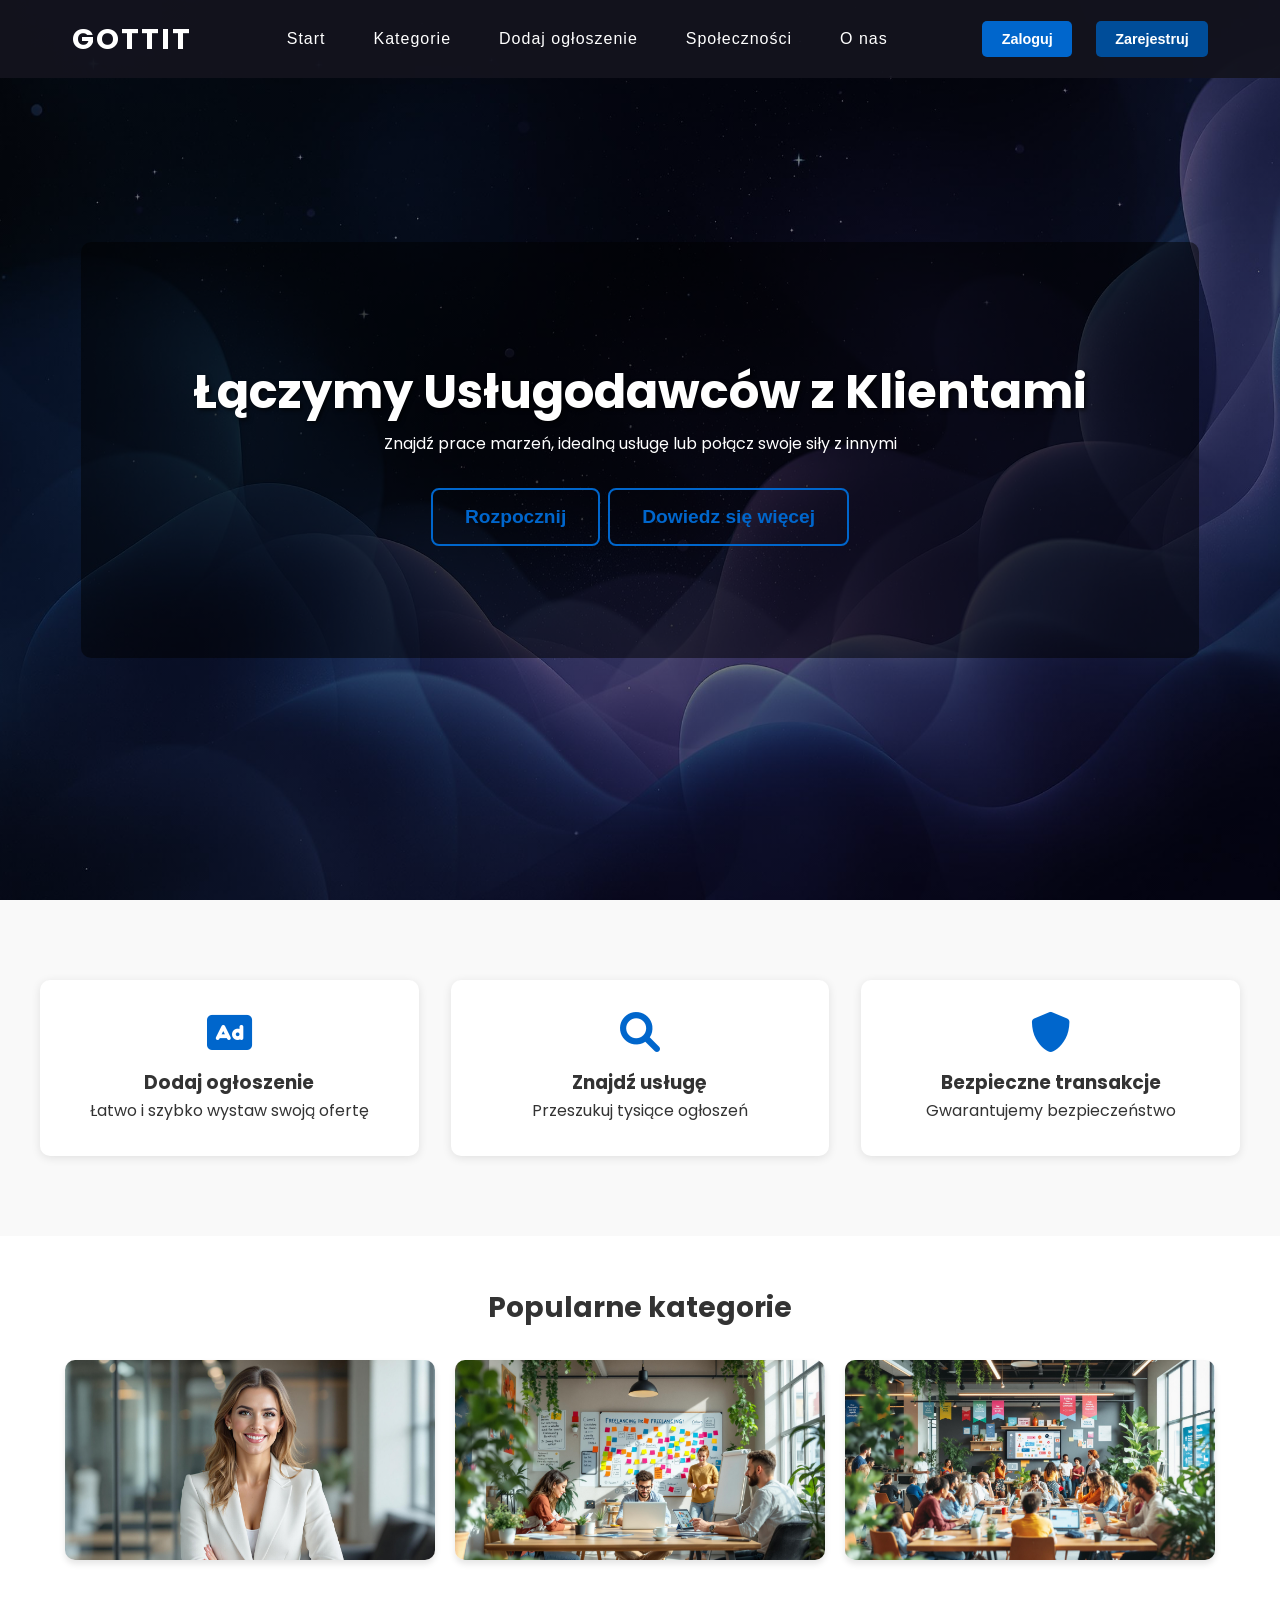
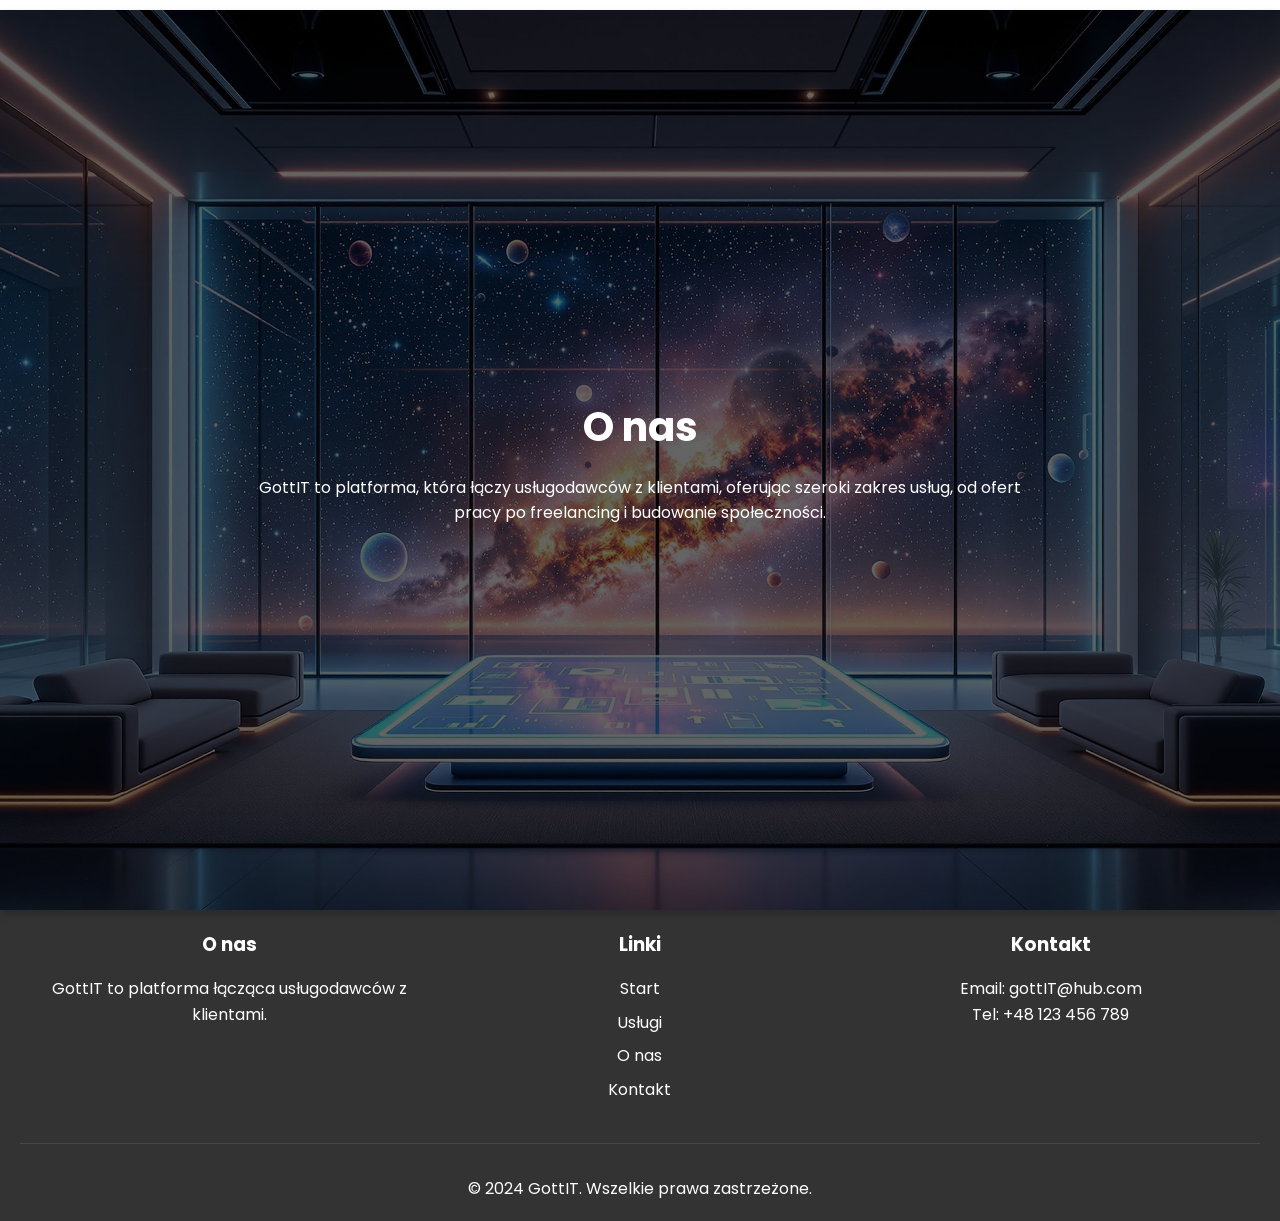
==== index.html @ 2230963c "Pierwszy commit" ====
<!DOCTYPE html>
<html lang="pl">
<head>
    <meta charset="UTF-8">
    <meta name="viewport" content="width=device-width, initial-scale=1.0">
    <title>GottIT</title>

    <!-- Style CSS -->
    <link rel="stylesheet" href="home-page/css/style.css">
<link rel="stylesheet" href="home-page/css/login.css">
<link rel="stylesheet" href="home-page/css/register.css">
<link rel="stylesheet" href="home-page/css/aboutSection.css">
<link rel="stylesheet" href="home-page/css/responsive.css">
<link rel="stylesheet" href="home-page/css/headerSection.css">
<link rel="stylesheet" href="home-page/css/popularneKategorie.css">

    <!-- Font Awesome -->
    <link rel="stylesheet" href="https://cdnjs.cloudflare.com/ajax/libs/font-awesome/6.0.0/css/all.min.css">

    <!-- Google Fonts -->
    <link href="https://fonts.googleapis.com/css2?family=Poppins:wght@300;400;500;700&display=swap" rel="stylesheet">
</head>
<body>
    <!-- Header -->
    <header class="header">
        <nav class="nav-container">
            <div class="logo">
                <h1>GottIT</h1>
            </div>

            <!-- Przycisk hamburgera -->
            <div class="menu-toggle" onclick="toggleMenu()">
                <i class="fas fa-bars"></i>
            </div>

            <!-- Menu nawigacyjne -->
            <ul class="nav-menu">
                <li><a href="#home">Start</a></li>
                <li><a href="#services">Kategorie</a></li>
                <li><a href="#post-ad">Dodaj ogłoszenie</a></li>
                <li><a href="#about">Społeczności</a></li>
                <li><a href="#about">O nas</a></li>
            </ul>

            <!-- Przyciski logowania/rejestracji -->
            <div class="auth-buttons">
                <button class="btn login">Zaloguj</button>
                <button class="btn register">Zarejestruj</button>
            </div>
        </nav>
    </header>

    <!-- Hero Section -->
    <section class="hero" id="home">
        <div class="hero-content">
            <h1>Łączymy Usługodawców z Klientami</h1>
            <p>Znajdź prace marzeń, idealną usługę lub połącz swoje siły z innymi</p>
            <div class="hero-buttons">
                <button class="btn secondary">Rozpocznij</button>
                <button class="btn secondary" onclick="document.getElementById('about').scrollIntoView({ behavior: 'smooth' });">Dowiedz się więcej</button>
            </div>
        </div>
    </section>

    <!-- Features Section -->
    <section class="features">
        <div class="feature-container">
            <div class="feature-card">
                <i class="fas fa-ad"></i>
                <h3>Dodaj ogłoszenie</h3>
                <p>Łatwo i szybko wystaw swoją ofertę</p>
            </div>
            <div class="feature-card">
                <i class="fas fa-search"></i>
                <h3>Znajdź usługę</h3>
                <p>Przeszukuj tysiące ogłoszeń</p>
            </div>
            <div class="feature-card">
                <i class="fas fa-shield-alt"></i>
                <h3>Bezpieczne transakcje</h3>
                <p>Gwarantujemy bezpieczeństwo</p>
            </div>
        </div>
    </section>

    <!-- Services Section -->
    <section class="services" id="services">
        <h2>Popularne kategorie</h2>
        <div class="services-grid">
            <div class="service-card" onclick="redirectToPage('oferty-pracy/oferty-pracy.html')">
                <img src="assets/hrWoman.jpg" alt="Oferty pracy">
                <div class="overlay">
                    <h3>Oferty pracy</h3>
                    <p>Kliknij, aby dowiedzieć się więcej</p>
                </div>
            </div>
            <div class="service-card" onclick="redirectToPage('freelancing.html')">
                <img src="assets/freelancing.jpg" alt="Freelancing">
                <div class="overlay">
                    <h3>Freelancing</h3>
                    <p>Znajdź idealne zlecenie</p>
                </div>
            </div>
            <div class="service-card" onclick="redirectToPage('buduj-spolecznosc.html')">
                <img src="assets/społecznosc.jpg" alt="Buduj społeczność">
                <div class="overlay">
                    <h3>Buduj społeczność</h3>
                    <p>Połącz się z innymi</p>
                </div>
            </div>
        </div>
    </section>

    <!-- About Section -->
    <section class="about" id="about">
        <div class="about-container">
            <img src="assets/aboutImage.jpg" alt="O nas" class="about-image">
            <div class="about-overlay">
                <h2>O nas</h2>
                <p>GottIT to platforma, która łączy usługodawców z klientami, oferując szeroki zakres usług, od ofert pracy po freelancing i budowanie społeczności.</p>
            </div>
        </div>
    </section>

    <!-- Footer -->
    <footer class="footer">
        <div class="footer-content">
            <div class="footer-section">
                <h3>O nas</h3>
                <p>GottIT to platforma łącząca usługodawców z klientami.</p>
            </div>
            <div class="footer-section">
                <h3>Linki</h3>
                <ul>
                    <li><a href="#home">Start</a></li>
                    <li><a href="#services">Usługi</a></li>
                    <li><a href="#about">O nas</a></li>
                    <li><a href="#contact">Kontakt</a></li>
                </ul>
            </div>
            <div class="footer-section">
                <h3>Kontakt</h3>
                <p>Email: gottIT@hub.com</p>
                <p>Tel: +48 123 456 789</p>
            </div>
        </div>
        <div class="footer-bottom">
            <p>&copy; 2024 GottIT. Wszelkie prawa zastrzeżone.</p>
        </div>
    </footer>
    <script src="home-page/js/login.js"></script>
    <script src="home-page/js/register.js"></script>
    <script src="home-page/js/smoothScrolling.js"></script>
</body>
</html>
---- home-page/css/style.css ----
/* Reset i zmienne */
:root {
    --primary-color: #0066cc;
    --secondary-color: #004d99;
    --background-color: #ffffff;
    --text-color: #333333;
    --accent-color: #ff6b6b;
}

* {
    margin: 0;
    padding: 0;
    box-sizing: border-box;
}

body {
    font-family: 'Poppins', sans-serif; /* Profesjonalna czcionka */
    line-height: 1.6;
    color: var(--text-color);
}


/* Buttons */
.btn {
    padding: 8px 15px;
    border: none;
    border-radius: 5px;
    cursor: pointer;
}

.btn.primary {
    background-color: var(--primary-color);
    color: white;
}

.btn.secondary {
    background-color: transparent;
    border: 2px solid var(--primary-color);
    color: var(--primary-color);
}

.btn:hover {
    transform: translateY(-2px);
    box-shadow: 0 2px 8px rgba(0,0,0,0.2);
}

.btn.login {
    background-color: #007bff;
    color: #fff;
}

.btn.register {
    background-color: #28a745;
    color: #fff;
}

/* Hero Section */
.hero {
    height: 100vh;
    background: linear-gradient(rgba(0,0,0,0.5), rgba(0,0,0,0.5)), url('/assets/homeImage.jpg');
    background-size: cover;
    background-position: center;
    display: flex;
    align-items: center;
    justify-content: center;
    text-align: center;
    color: white;
}

.hero-content {
    background-color: rgba(0, 0, 0, 0.5); /* Ciemne półprzezroczyste tło */
    padding: 7rem;
    border-radius: 10px; /* Zaokrąglone rogi */
    display: inline-block; /* Dopasowanie tła do tekstu */
    margin: 0 auto; /* Wyśrodkowanie */
}

.hero-content h1 {
    color: #ffffff; /* Biały tekst */
    text-shadow: 2px 2px 4px rgba(0, 0, 0, 0.7); /* Cień dla lepszej widoczności */
    font-size: 3rem; /* Zwiększ rozmiar czcionki */
    font-weight: bold; /* Wzmocnij grubość czcionki */
    text-align: center; /* Wyśrodkuj tekst */
}

/* Przyciski w sekcji hero */
.hero-content .btn {
    display: inline-block;
    padding: 1rem 2rem; /* Większe przyciski */
    font-size: 1.2rem; /* Większy tekst */
    font-weight: 600;
    border-radius: 8px;
    text-decoration: none;
    cursor: pointer;
    transition: all 0.3s ease;
}

.hero-buttons {
    margin-top: 2rem; /* Przesuwa przyciski bardziej w dół */
    display: flex;
    gap: 0.5rem; /* Odstęp między przyciskami */
    justify-content: center; /* Wyśrodkowanie przycisków */
}

.hero-content .btn.primary {
    background-color: var(--primary-color);
    color: white;
    border: none;
}

.hero-content .btn.secondary {
    background-color: transparent;
    color: var(--primary-color);
    border: 2px solid var(--primary-color);
}

.hero-content .btn:hover {
    transform: translateY(-3px); /* Animacja podniesienia */
    box-shadow: 0 4px 10px rgba(0, 0, 0, 0.2); /* Cień przy najechaniu */
}

.hero-content .btn.primary:hover {
    background-color: #0056b3; /* Ciemniejszy niebieski */
}

.hero-content .btn.secondary:hover {
    background-color: var(--primary-color);
    color: white;
}

/* Features Section */
.features {
    padding: 5rem 2rem;
    background-color: #f9f9f9;
}

.feature-container {
    max-width: 1200px;
    margin: 0 auto;
    display: grid;
    grid-template-columns: repeat(auto-fit, minmax(300px, 1fr));
    gap: 2rem;
}

.feature-card {
    text-align: center;
    padding: 2rem;
    background: white;
    border-radius: 10px;
    box-shadow: 0 2px 10px rgba(0,0,0,0.1);
    transition: transform 0.3s ease;
}

.feature-card:hover {
    transform: translateY(-5px);
}

.feature-card i {
    font-size: 2.5rem;
    color: var(--primary-color);
    margin-bottom: 1rem;
}

/* Services Section */
.services {
    padding: 5rem 2rem;
}

.services h2 {
    text-align: center;
    margin-bottom: 3rem;
}

.services-grid {
    max-width: 1200px;
    margin: 0 auto;
    display: grid;
    grid-template-columns: repeat(auto-fit, minmax(300px, 1fr));
    gap: 2rem;
}

.service-card {
    position: relative;
    overflow: hidden;
    border-radius: 10px;
    box-shadow: 0 2px 10px rgba(0,0,0,0.1);
}

.service-card img {
    width: 100%;
    height: 200px;
    object-fit: cover;
}

.service-card h3 {
    position: absolute;
    bottom: 0;
    width: 100%;
    padding: 1rem;
    background: rgba(0,0,0,0.7);
    color: white;
    margin: 0;
}

/* Footer */
footer {
    background-color: #333;
    color: #fff;
    padding: 20px;
    text-align: center;
}

.footer-content {
    max-width: 1200px;
    margin: 0 auto;
    display: grid;
    grid-template-columns: repeat(auto-fit, minmax(250px, 1fr));
    gap: 2rem;
}

.footer-section h3 {
    margin-bottom: 1rem;
}

.footer-section ul {
    list-style: none;
}

.footer-section ul li {
    margin-bottom: 0.5rem;
}

.footer-section a {
    color: white;
    text-decoration: none;
}

.footer-bottom {
    text-align: center;
    margin-top: 2rem;
    padding-top: 2rem;
    border-top: 1px solid rgba(255,255,255,0.1);
}
---- home-page/css/login.css ----
/* Modal podstawowy */
.login-modal {
    display: none;
    position: fixed;
    top: 0;
    left: 0;
    width: 100%;
    height: 100%;
    background-color: rgba(0, 0, 0, 0.5);
    z-index: 1000;
    justify-content: center;
    align-items: center;
}

/* Kontener modalu */
.modal-content {
    background-color: white;
    padding: 2rem;
    border-radius: 8px;
    width: 100%;
    max-width: 500px;
    box-shadow: 0 2px 10px rgba(0, 0, 0, 0.1);
    position: relative;
    animation: slideIn 0.3s ease-out;
}

/* Sekcja metod logowania */
.login-methods {
    display: flex;
    flex-direction: column;
    gap: 15px;
    padding: 20px;
}

/* Przyciski metod logowania */
.login-method-btn {
    display: flex;
    align-items: center;
    padding: 12px 20px;
    border: none;
    border-radius: 5px;
    font-size: 16px;
    cursor: pointer;
    transition: all 0.3s ease;
    background: #fff;
    border: 1px solid #ddd;
}

.login-method-btn i {
    margin-right: 10px;
    font-size: 20px;
    width: 24px;
    text-align: center;
}

/* Style dla poszczególnych przycisków */
.login-method-btn.facebook {
    background: #1877f2;
    color: white;
}

.login-method-btn.google {
    background: white;
    color: #444;
    border: 1px solid #ddd;
}

.login-method-btn.email {
    background: #2ecc71;
    color: white;
}

.login-method-btn.register-option {
    background: #3498db;
    color: white;
}

.login-method-btn:hover {
    transform: translateY(-2px);
    box-shadow: 0 2px 8px rgba(0,0,0,0.1);
}

/* Separator */
.divider {
    display: flex;
    align-items: center;
    text-align: center;
    margin: 15px 0;
}

.divider::before,
.divider::after {
    content: '';
    flex: 1;
    border-bottom: 1px solid #ddd;
}

.divider span {
    padding: 0 10px;
    color: #666;
    font-size: 14px;
}

/* Przycisk zamykania */
.close-modal {
    position: absolute;
    top: 10px;
    right: 10px;
    font-size: 24px;
    background: none;
    border: none;
    cursor: pointer;
    color: #666;
}

.close-modal:hover {
    color: #333;
}

/* Animacje */
@keyframes slideIn {
    from {
        transform: translateY(-20px);
        opacity: 0;
    }
    to {
        transform: translateY(0);
        opacity: 1;
    }
}

/* Responsywność */
@media screen and (max-width: 600px) {
    .modal-content {
        margin: 1rem;
        padding: 1.5rem;
    }
    
    .login-methods {
        padding: 10px;
    }
    
    .login-method-btn {
        padding: 10px 15px;
        font-size: 14px;
    }
}
---- home-page/css/register.css ----
/* Modal podstawowy */
.registration-modal {
    display: none;
    position: fixed;
    top: 0;
    left: 0;
    width: 100%;
    height: 100%;
    background-color: rgba(0, 0, 0, 0.5);
    z-index: 1000;
    justify-content: center;
    align-items: center;
    overflow-y: auto; /* Dodano przewijanie w przypadku małych ekranów */
}

/* Kontener modalu */
.modal-content {
    background-color: white;
    padding: 2rem;
    border-radius: 12px; /* Większe zaokrąglenie */
    width: 100%;
    max-width: 450px; /* Zmniejszono szerokość */
    box-shadow: 0 4px 15px rgba(0, 0, 0, 0.2); /* Wyraźniejszy cień */
    position: relative;
    animation: slideIn 0.3s ease-out;
}

/* Nagłówek modalu */
.modal-header {
    margin-bottom: 1.5rem;
    text-align: center;
    font-size: 1.5rem;
    font-weight: 600;
    color: #333;
    position: relative;
}

.modal-header h2 {
    margin: 0;
}

.close-modal {
    position: absolute;
    top: 10px;
    right: 10px;
    font-size: 1.5rem;
    background: none;
    border: none;
    cursor: pointer;
    color: #666;
    transition: color 0.3s ease;
}

.close-modal:hover {
    color: #333;
}

/* Pasek postępu */
.progress-bar {
    width: 100%;
    height: 6px;
    background-color: #e0e0e0;
    border-radius: 4px;
    margin: 1rem 0 1.5rem 0;
    overflow: hidden;
}

.progress-bar-fill {
    height: 100%;
    background-color: #007bff;
    transition: width 0.3s ease;
}

/* Elementy formularza */
.form-group {
    margin-bottom: 1.2rem;
}

.form-group label {
    display: block;
    margin-bottom: 0.5rem;
    color: #333;
    font-weight: 500;
    font-size: 0.95rem;
}

.form-group input {
    width: 100%;
    padding: 0.6rem 0.8rem;
    border: 1px solid #ddd;
    border-radius: 6px;
    font-size: 0.95rem;
    transition: border-color 0.3s ease, box-shadow 0.3s ease;
}

.form-group input:focus {
    outline: none;
    border-color: #007bff;
    box-shadow: 0 0 0 3px rgba(0, 123, 255, 0.2);
}

/* Styl dla checkboxa */
.form-checkbox {
    display: flex;
    align-items: center;
    margin-bottom: 1.5rem;
}

.form-checkbox label {
    display: flex;
    align-items: center;
    font-size: 0.9rem;
    color: #333;
    
}

.form-checkbox input[type="checkbox"] {
    margin-right: 0.5rem;
}

/* Przycisk submit */
.form-submit {
    text-align: center;
}

.form-submit .register-submit {
    padding: 0.6rem 1.2rem;
    font-size: 1rem;
    background-color: #007bff;
    color: white;
    border: none;
    border-radius: 6px;
    cursor: pointer;
    transition: background-color 0.3s ease, transform 0.2s ease;
}

.form-submit .register-submit:hover {
    background-color: #0056b3;
    transform: translateY(-2px);
}

.form-row {
    display: flex;
    gap: 15px; /* Odstęp między polami */
    margin-bottom: 1.2rem;
}

.form-row .form-group {
    flex: 1; /* Każde pole zajmuje równą przestrzeń */
    margin-bottom: 0; /* Usuwamy domyślny margines */
}

/* Przyciski metod rejestracji */
.registration-methods {
    display: flex;
    flex-direction: column;
    gap: 15px;
    padding: 20px;
}

.registration-method-btn {
    display: flex;
    align-items: center;
    justify-content: center;
    padding: 12px 20px;
    border: none;
    border-radius: 6px;
    font-size: 1rem;
    cursor: pointer;
    transition: all 0.3s ease;
    background: #f9f9f9;
    border: 1px solid #ddd;
    color: #333;
}

.registration-method-btn i {
    margin-right: 10px;
    font-size: 1.2rem;
}

.registration-method-btn.facebook {
    background: #1877f2;
    color: white;
}

.registration-method-btn.google {
    background: white;
    color: #444;
    border: 1px solid #ddd;
}

.registration-method-btn.email {
    background: #2ecc71;
    color: white;
}

.registration-method-btn:hover {
    transform: translateY(-2px);
    box-shadow: 0 4px 10px rgba(0, 0, 0, 0.1);
}

/* Komunikaty */
.verification-message,
.success-message {
    text-align: center;
    padding: 2rem 0;
}

.verification-message i,
.success-message i {
    font-size: 3rem;
    color: #007bff;
    margin-bottom: 1rem;
}

.success-message i {
    color: #28a745;
}

/* Timer ponownego wysłania */
.resend-timer {
    color: #666;
    margin: 1rem 0;
}

.resend-button {
    background: none;
    border: none;
    color: #007bff;
    cursor: pointer;
    text-decoration: underline;
    padding: 0.5rem 1rem;
}

.resend-button:disabled {
    color: #999;
    cursor: not-allowed;
    text-decoration: none;
}

/* Animacje */
@keyframes slideIn {
    from {
        transform: translateY(-20px);
        opacity: 0;
    }
    to {
        transform: translateY(0);
        opacity: 1;
    }
}

/* Responsywność */
@media screen and (max-width: 600px) {
    .modal-content {
        margin: 1rem;
        padding: 1.5rem;
    }

    .form-group {
        margin-bottom: 1rem;
    }

    .registration-method-btn {
        font-size: 0.9rem;
        padding: 10px 15px;
    }
}
---- home-page/css/aboutSection.css ----
.about-image {
    display: block;
    margin: 2rem auto;
    max-width: 100%;
    height: auto;

    box-shadow: 0 4px 8px rgba(0, 0, 0, 0.2); /* Opcjonalnie: cień */
}

/* Modyfikacja sekcji about */
.about {
padding: 0; /* Usuwamy padding */
margin: 0; /* Usuwamy margin */
width: 100%;
height: 100vh; /* Pełna wysokość widoku */
position: relative;
}

.about-container {
position: relative;
width: 100%;
height: 100%;
}

.about-image {
width: 100%;
height: 100vh; /* Pełna wysokość widoku */
object-fit: cover; /* Zapewnia odpowiednie dopasowanie obrazu */
display: block;
margin: 0;
padding: 0;
}

.about-overlay {
position: absolute;
top: 0;
left: 0;
right: 0;
bottom: 0;
background: rgba(0, 0, 0, 0.6);
display: flex;
flex-direction: column;
justify-content: center;
align-items: center;
padding: 2rem;
color: white;
text-align: center;
}

/* Dodaj to do istniejącego CSS */
html {
scroll-padding-top: 70px; /* Dostosuj tę wartość do wysokości twojego nagłówka */
}

.about-overlay h2 {
margin-bottom: 1rem;
font-size: 2.5rem;
}

.about-overlay p {
max-width: 800px;
line-height: 1.6;
}
---- home-page/css/responsive.css ----
/* Responsive Design */
@media screen and (max-width: 768px) {
    .nav-container {
        flex-direction: column;
        padding: 1rem;
    }

    .nav-menu {
        margin: 1rem 0;
        flex-direction: column;
        text-align: center;
    }

    .nav-menu li {
        margin: 0.5rem 0;
    }

    .hero-content h1 {
        font-size: 2.5rem;
    }

    .feature-container {
        grid-template-columns: 1fr;
    }

    .services-grid {
        grid-template-columns: 1fr;
    }

    .footer-content {
        grid-template-columns: 1fr;
        text-align: center;
    }
}

@media screen and (max-width: 480px) {
    .hero-content h1 {
        font-size: 2rem;
    }

    .btn {
        padding: 0.6rem 1.2rem;
    }

    .feature-card {
        padding: 1.5rem;
    }
}
---- home-page/css/headerSection.css ----
/* Header */
.header {
    position: fixed;
    width: 100%;
    background: rgba(20, 20, 30, 0.95); /* Ciemne tło */
    padding: 1rem 0;
    box-shadow: 0 2px 5px rgba(0, 0, 0, 0.1);
    z-index: 9999;
    transition: background 0.3s ease, box-shadow 0.3s ease;
}

.header:hover {
    background: rgba(20, 20, 30, 0.9); /* Ciemne tło pozostaje takie samo */
    box-shadow: 0 4px 10px rgba(0, 0, 0, 0.2); /* Opcjonalnie cień */
}

.nav-container {
    max-width: 1200px;
    margin: 0 auto;
    display: flex;
    justify-content: space-between;
    align-items: center;
    padding: 0 2rem;
}

.nav-menu {
    display: flex;
    list-style: none;
}

.nav-menu li {
    margin: 0 1.5rem;
}

.nav-menu a {
    text-decoration: none;
    color: white; /* Biały kolor */
    font-family: 'Montserrat', sans-serif; /* Profesjonalna czcionka */
    font-weight: 500; /* Średnia grubość */
    font-size: 1rem; /* Rozmiar tekstu */
    letter-spacing: 1px; /* Odstępy między literami */
    transition: color 0.3s ease, transform 0.3s ease;
}

.nav-menu a:hover {
    color: var(--primary-color); /* Zmiana koloru na hover */
    transform: scale(1.1); /* Powiększenie przy najechaniu */
}

.logo h1 {
    font-family: 'Poppins', sans-serif; /* Profesjonalna czcionka */
    font-size: 1.8rem; /* Większy rozmiar */
    font-weight: 700; /* Grubszy tekst */
    color: white; /* Biały kolor */
    text-transform: uppercase; /* Wielkie litery */
    letter-spacing: 2px; /* Odstępy między literami */
    margin: 0;
}

/* Buttons in Header */
.auth-buttons {
    display: flex;
    gap: 1.5rem;
}

.auth-buttons .btn {
    padding: 0.6rem 1.2rem;
    border: none;
    border-radius: 5px;
    font-weight: 600;
    font-size: 0.9rem;
    cursor: pointer;
    transition: all 0.3s ease;
}

.auth-buttons .btn.login {
    background-color: var(--primary-color);
    color: white;
}

.auth-buttons .btn.register {
    background-color: var(--secondary-color);
    color: white;
}

.auth-buttons .btn:hover {
    transform: translateY(-2px); /* Subtelne podniesienie */
    box-shadow: 0 4px 8px rgba(0, 0, 0, 0.2); /* Cień przy najechaniu */
}

/* Responsywność dla nagłówka */
.menu-toggle {
    display: none; /* Domyślnie ukryty */
    font-size: 1.5rem;
    cursor: pointer;
    color: var(--text-color);
}

@media (max-width: 768px) {
    .menu-toggle {
        display: block; /* Pokaż na mniejszych ekranach */
    }

    .nav-menu {
        display: none; /* Ukryj menu domyślnie */
        flex-direction: column;
        width: 100%;
        background: rgba(20, 20, 30, 0.9);
        position: absolute;
        top: 100%;
        left: 0;
        box-shadow: 0 2px 10px rgba(0, 0, 0, 0.1);
    }

    .nav-menu.active {
        display: flex; /* Pokaż menu po kliknięciu */
    }

    .nav-menu li {
        margin: 0.5rem 0;
    }
}
---- home-page/css/popularneKategorie.css ----
/* Sekcja "Popularne kategorie" */
 .services {
    padding: 50px 20px;
    text-align: center;
}

.services h2 {
    margin-bottom: 30px;
    font-size: 28px;
    color: #333;
}

.services-grid {
    display: flex;
    justify-content: center;
    gap: 20px;
    flex-wrap: wrap;
}

.service-card {
    position: relative;
    width: 370px;
    height: 200px;
    overflow: hidden;
    border-radius: 10px;
    box-shadow: 0 4px 6px rgba(0, 0, 0, 0.1);
    cursor: pointer;
    transition: transform 0.3s ease, box-shadow 0.3s ease;
}

.service-card:hover {
    transform: scale(1.05);
    box-shadow: 0 6px 10px rgba(0, 0, 0, 0.2);
}

.service-card img {
    width: 100%;
    height: 100%;
    object-fit: cover;
    transition: transform 0.3s ease;
}

.service-card:hover img {
    transform: scale(1.1);
}

.service-card .overlay {
    position: absolute;
    top: 0;
    left: 0;
    width: 100%;
    height: 100%;
    background: rgba(0, 0, 0, 0.5);
    color: #fff;
    display: flex;
    flex-direction: column;
    justify-content: center;
    align-items: center;
    opacity: 0;
    transition: opacity 0.3s ease;
}

.service-card:hover .overlay {
    opacity: 1;
}

.overlay h3 {
    margin: 0;
    font-size: 20px;
}

.overlay p {
    margin: 10px 0 0;
    font-size: 14px;
}
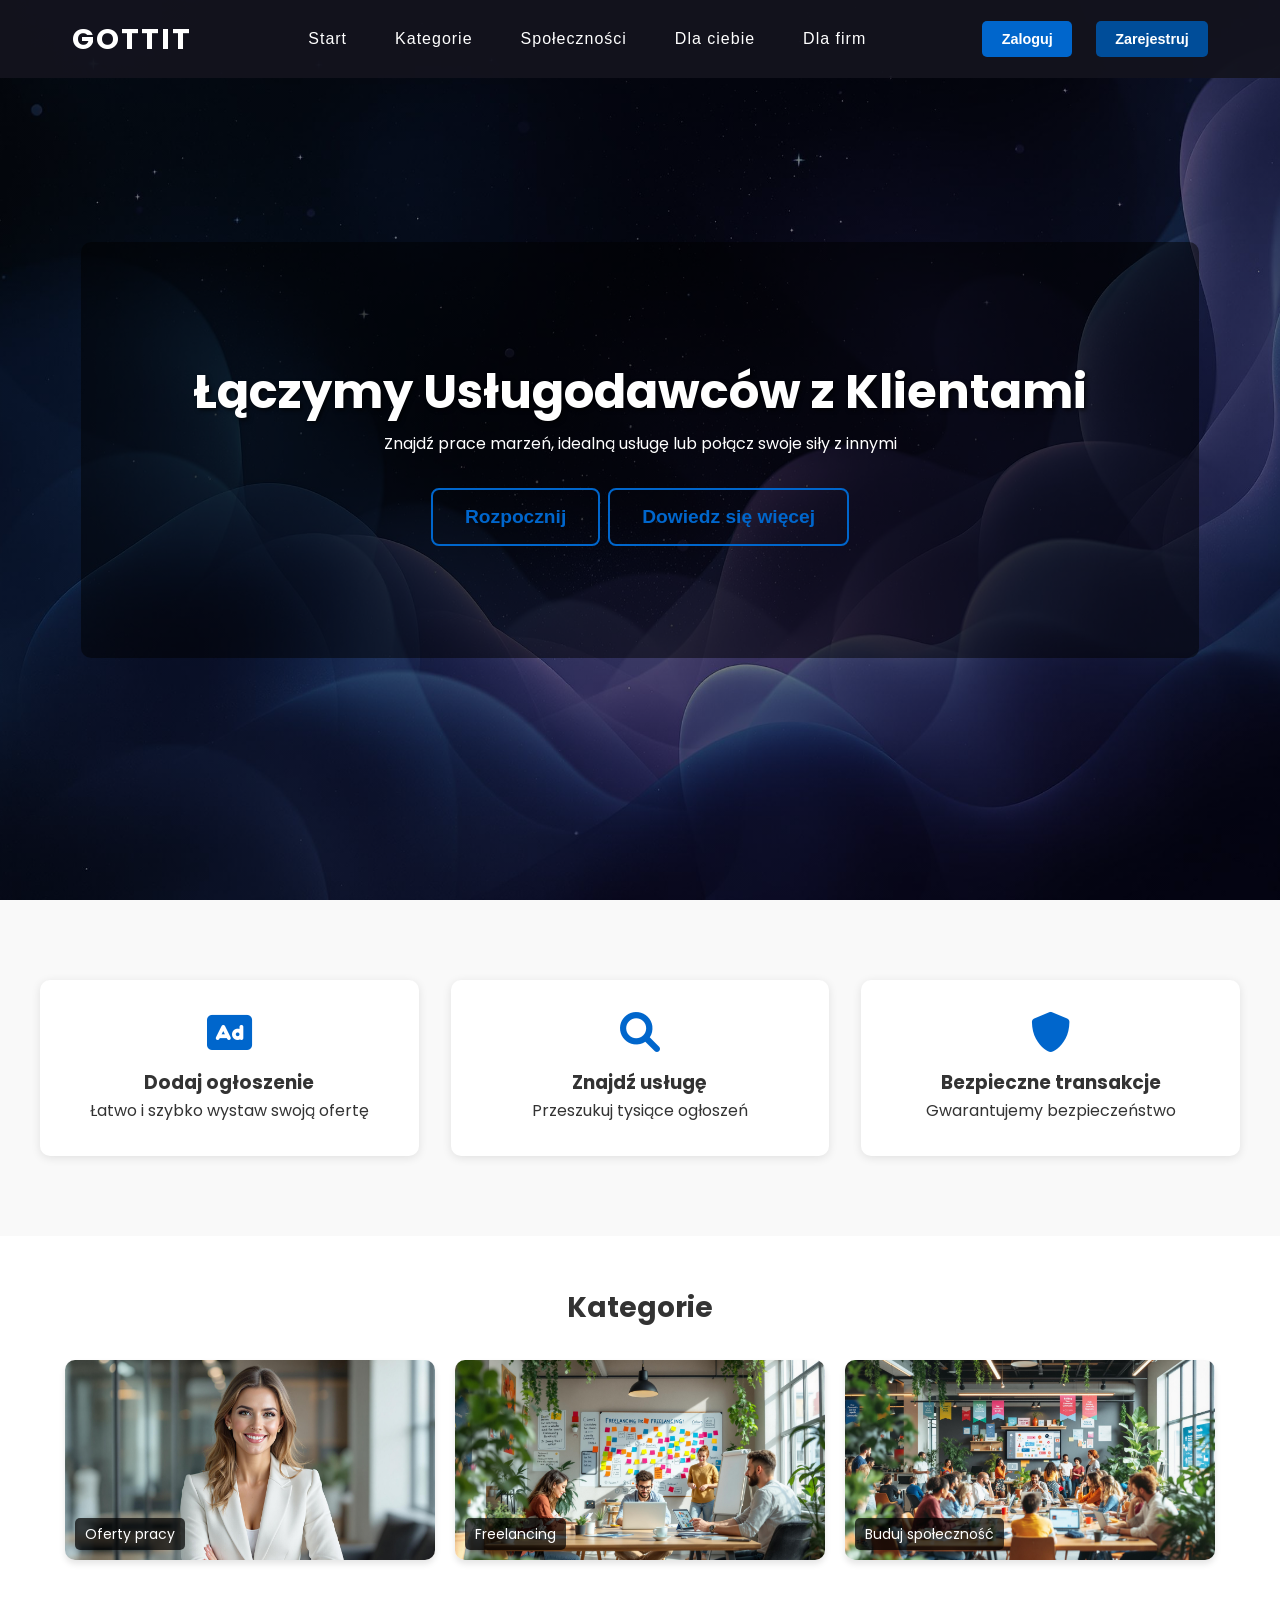
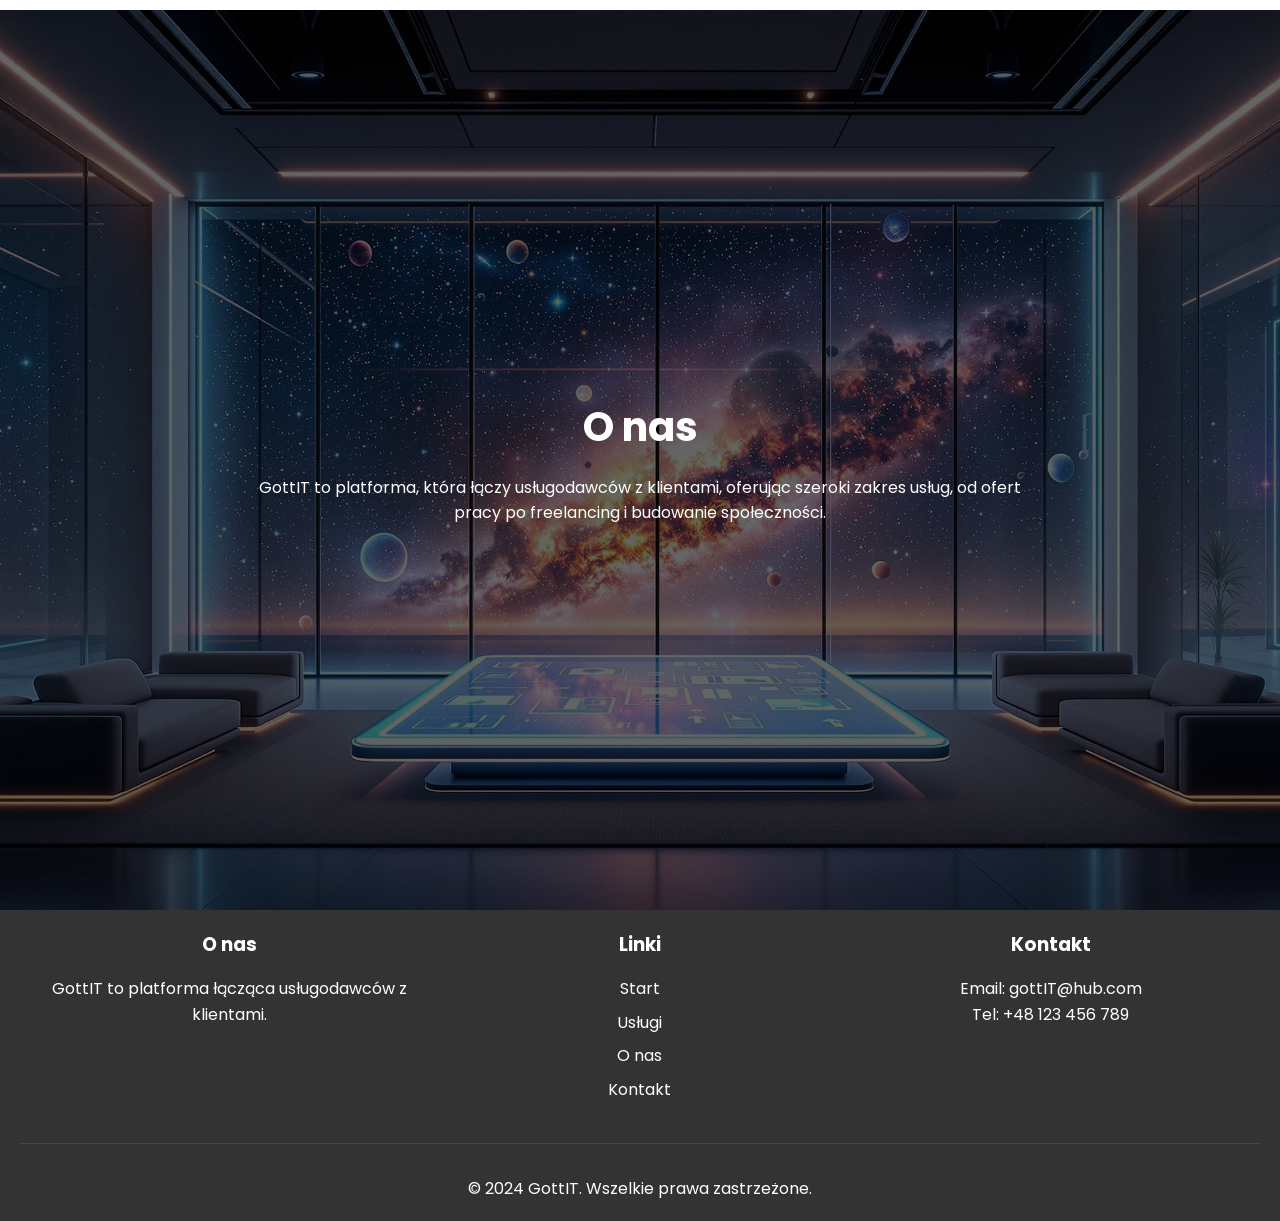
==== commit 9d221a5b: "changes in smoothiScript" ====
--- a/index.html
+++ b/index.html
@@ -7,11 +7,12 @@
 
     <!-- Style CSS -->
     <link rel="stylesheet" href="home-page/css/style.css">
-<link rel="stylesheet" href="home-page/css/login.css">
-<link rel="stylesheet" href="home-page/css/register.css">
+<link rel="stylesheet" href="./authorization/login.css">
+<link rel="stylesheet" href="./authorization/register.css">
 <link rel="stylesheet" href="home-page/css/aboutSection.css">
 <link rel="stylesheet" href="home-page/css/responsive.css">
-<link rel="stylesheet" href="home-page/css/headerSection.css">
+<!-- <link rel="stylesheet" href="home-page/css/headerSection.css"> -->
+<link rel="stylesheet" href="components/headerSection.css">
 <link rel="stylesheet" href="home-page/css/popularneKategorie.css">
 
     <!-- Font Awesome -->
@@ -25,7 +26,7 @@
     <header class="header">
         <nav class="nav-container">
             <div class="logo">
-                <h1>GottIT</h1>
+                <a href="index.html"><h1>GottIT</h1></a>
             </div>
 
             <!-- Przycisk hamburgera -->
@@ -37,9 +38,9 @@
             <ul class="nav-menu">
                 <li><a href="#home">Start</a></li>
                 <li><a href="#services">Kategorie</a></li>
-                <li><a href="#post-ad">Dodaj ogłoszenie</a></li>
-                <li><a href="#about">Społeczności</a></li>
-                <li><a href="#about">O nas</a></li>
+                <li><a href="#post-ad">Społeczności</a></li>
+                <li><a href="#about">Dla ciebie</a></li>
+                <li><a href="#about">Dla firm</a></li>
             </ul>
 
             <!-- Przyciski logowania/rejestracji -->
@@ -85,10 +86,11 @@
 
     <!-- Services Section -->
     <section class="services" id="services">
-        <h2>Popularne kategorie</h2>
+        <h2>Kategorie</h2>
         <div class="services-grid">
             <div class="service-card" onclick="redirectToPage('oferty-pracy/oferty-pracy.html')">
                 <img src="assets/hrWoman.jpg" alt="Oferty pracy">
+                <div class="description">Oferty pracy</div>
                 <div class="overlay">
                     <h3>Oferty pracy</h3>
                     <p>Kliknij, aby dowiedzieć się więcej</p>
@@ -96,6 +98,7 @@
             </div>
             <div class="service-card" onclick="redirectToPage('freelancing.html')">
                 <img src="assets/freelancing.jpg" alt="Freelancing">
+                <div class="description">Freelancing</div>
                 <div class="overlay">
                     <h3>Freelancing</h3>
                     <p>Znajdź idealne zlecenie</p>
@@ -103,6 +106,7 @@
             </div>
             <div class="service-card" onclick="redirectToPage('buduj-spolecznosc.html')">
                 <img src="assets/społecznosc.jpg" alt="Buduj społeczność">
+                <div class="description">Buduj społeczność</div>
                 <div class="overlay">
                     <h3>Buduj społeczność</h3>
                     <p>Połącz się z innymi</p>
@@ -148,8 +152,8 @@
             <p>&copy; 2024 GottIT. Wszelkie prawa zastrzeżone.</p>
         </div>
     </footer>
-    <script src="home-page/js/login.js"></script>
-    <script src="home-page/js/register.js"></script>
+    <script src="authorization/login.js"></script>
+    <script src="authorization/register.js"></script>
     <script src="home-page/js/smoothScrolling.js"></script>
 </body>
 </html>
--- a/authorization/login.css
+++ b/authorization/login.css
@@ -0,0 +1,147 @@
+/* Modal podstawowy */
+.login-modal {
+    display: none;
+    position: fixed;
+    top: 0;
+    left: 0;
+    width: 100%;
+    height: 100%;
+    background-color: rgba(0, 0, 0, 0.5);
+    z-index: 1000;
+    justify-content: center;
+    align-items: center;
+}
+
+/* Kontener modalu */
+.modal-content {
+    background-color: white;
+    padding: 2rem;
+    border-radius: 8px;
+    width: 100%;
+    max-width: 500px;
+    box-shadow: 0 2px 10px rgba(0, 0, 0, 0.1);
+    position: relative;
+    animation: slideIn 0.3s ease-out;
+}
+
+/* Sekcja metod logowania */
+.login-methods {
+    display: flex;
+    flex-direction: column;
+    gap: 15px;
+    padding: 20px;
+}
+
+/* Przyciski metod logowania */
+.login-method-btn {
+    display: flex;
+    align-items: center;
+    padding: 12px 20px;
+    border: none;
+    border-radius: 5px;
+    font-size: 16px;
+    cursor: pointer;
+    transition: all 0.3s ease;
+    background: #fff;
+    border: 1px solid #ddd;
+}
+
+.login-method-btn i {
+    margin-right: 10px;
+    font-size: 20px;
+    width: 24px;
+    text-align: center;
+}
+
+/* Style dla poszczególnych przycisków */
+.login-method-btn.facebook {
+    background: #1877f2;
+    color: white;
+}
+
+.login-method-btn.google {
+    background: white;
+    color: #444;
+    border: 1px solid #ddd;
+}
+
+.login-method-btn.email {
+    background: #2ecc71;
+    color: white;
+}
+
+.login-method-btn.register-option {
+    background: #3498db;
+    color: white;
+}
+
+.login-method-btn:hover {
+    transform: translateY(-2px);
+    box-shadow: 0 2px 8px rgba(0,0,0,0.1);
+}
+
+/* Separator */
+.divider {
+    display: flex;
+    align-items: center;
+    text-align: center;
+    margin: 15px 0;
+}
+
+.divider::before,
+.divider::after {
+    content: '';
+    flex: 1;
+    border-bottom: 1px solid #ddd;
+}
+
+.divider span {
+    padding: 0 10px;
+    color: #666;
+    font-size: 14px;
+}
+
+/* Przycisk zamykania */
+.close-modal {
+    position: absolute;
+    top: 10px;
+    right: 10px;
+    font-size: 24px;
+    background: none;
+    border: none;
+    cursor: pointer;
+    color: #666;
+}
+
+.close-modal:hover {
+    color: #333;
+}
+
+/* Animacje */
+@keyframes slideIn {
+    from {
+        transform: translateY(-20px);
+        opacity: 0;
+    }
+    to {
+        transform: translateY(0);
+        opacity: 1;
+    }
+}
+
+/* Responsywność */
+@media screen and (max-width: 600px) {
+    .modal-content {
+        margin: 1rem;
+        padding: 1.5rem;
+    }
+    
+    .login-methods {
+        padding: 10px;
+    }
+    
+    .login-method-btn {
+        padding: 10px 15px;
+        font-size: 14px;
+    }
+}
--- a/authorization/register.css
+++ b/authorization/register.css
@@ -0,0 +1,269 @@
+/* Modal podstawowy */
+.registration-modal {
+    display: none;
+    position: fixed;
+    top: 0;
+    left: 0;
+    width: 100%;
+    height: 100%;
+    background-color: rgba(0, 0, 0, 0.5);
+    z-index: 1000;
+    justify-content: center;
+    align-items: center;
+    overflow-y: auto; /* Dodano przewijanie w przypadku małych ekranów */
+}
+
+/* Kontener modalu */
+.modal-content {
+    background-color: white;
+    padding: 2rem;
+    border-radius: 12px; /* Większe zaokrąglenie */
+    width: 100%;
+    max-width: 450px; /* Zmniejszono szerokość */
+    box-shadow: 0 4px 15px rgba(0, 0, 0, 0.2); /* Wyraźniejszy cień */
+    position: relative;
+    animation: slideIn 0.3s ease-out;
+}
+
+/* Nagłówek modalu */
+.modal-header {
+    margin-bottom: 1.5rem;
+    text-align: center;
+    font-size: 1.5rem;
+    font-weight: 600;
+    color: #333;
+    position: relative;
+}
+
+.modal-header h2 {
+    margin: 0;
+}
+
+.close-modal {
+    position: absolute;
+    top: 10px;
+    right: 10px;
+    font-size: 1.5rem;
+    background: none;
+    border: none;
+    cursor: pointer;
+    color: #666;
+    transition: color 0.3s ease;
+}
+
+.close-modal:hover {
+    color: #333;
+}
+
+/* Pasek postępu */
+.progress-bar {
+    width: 100%;
+    height: 6px;
+    background-color: #e0e0e0;
+    border-radius: 4px;
+    margin: 1rem 0 1.5rem 0;
+    overflow: hidden;
+}
+
+.progress-bar-fill {
+    height: 100%;
+    background-color: #007bff;
+    transition: width 0.3s ease;
+}
+
+/* Elementy formularza */
+.form-group {
+    margin-bottom: 1.2rem;
+}
+
+.form-group label {
+    display: block;
+    margin-bottom: 0.5rem;
+    color: #333;
+    font-weight: 500;
+    font-size: 0.95rem;
+}
+
+.form-group input {
+    width: 100%;
+    padding: 0.6rem 0.8rem;
+    border: 1px solid #ddd;
+    border-radius: 6px;
+    font-size: 0.95rem;
+    transition: border-color 0.3s ease, box-shadow 0.3s ease;
+}
+
+.form-group input:focus {
+    outline: none;
+    border-color: #007bff;
+    box-shadow: 0 0 0 3px rgba(0, 123, 255, 0.2);
+}
+
+/* Styl dla checkboxa */
+.form-checkbox {
+    display: flex;
+    align-items: center;
+    margin-bottom: 1.5rem;
+}
+
+.form-checkbox label {
+    display: flex;
+    align-items: center;
+    font-size: 0.9rem;
+    color: #333;
+    
+}
+
+.form-checkbox input[type="checkbox"] {
+    margin-right: 0.5rem;
+}
+
+/* Przycisk submit */
+.form-submit {
+    text-align: center;
+}
+
+.form-submit .register-submit {
+    padding: 0.6rem 1.2rem;
+    font-size: 1rem;
+    background-color: #007bff;
+    color: white;
+    border: none;
+    border-radius: 6px;
+    cursor: pointer;
+    transition: background-color 0.3s ease, transform 0.2s ease;
+}
+
+.form-submit .register-submit:hover {
+    background-color: #0056b3;
+    transform: translateY(-2px);
+}
+
+.form-row {
+    display: flex;
+    gap: 15px; /* Odstęp między polami */
+    margin-bottom: 1.2rem;
+}
+
+.form-row .form-group {
+    flex: 1; /* Każde pole zajmuje równą przestrzeń */
+    margin-bottom: 0; /* Usuwamy domyślny margines */
+}
+
+/* Przyciski metod rejestracji */
+.registration-methods {
+    display: flex;
+    flex-direction: column;
+    gap: 15px;
+    padding: 20px;
+}
+
+.registration-method-btn {
+    display: flex;
+    align-items: center;
+    justify-content: center;
+    padding: 12px 20px;
+    border: none;
+    border-radius: 6px;
+    font-size: 1rem;
+    cursor: pointer;
+    transition: all 0.3s ease;
+    background: #f9f9f9;
+    border: 1px solid #ddd;
+    color: #333;
+}
+
+.registration-method-btn i {
+    margin-right: 10px;
+    font-size: 1.2rem;
+}
+
+.registration-method-btn.facebook {
+    background: #1877f2;
+    color: white;
+}
+
+.registration-method-btn.google {
+    background: white;
+    color: #444;
+    border: 1px solid #ddd;
+}
+
+.registration-method-btn.email {
+    background: #2ecc71;
+    color: white;
+}
+
+.registration-method-btn:hover {
+    transform: translateY(-2px);
+    box-shadow: 0 4px 10px rgba(0, 0, 0, 0.1);
+}
+
+/* Komunikaty */
+.verification-message,
+.success-message {
+    text-align: center;
+    padding: 2rem 0;
+}
+
+.verification-message i,
+.success-message i {
+    font-size: 3rem;
+    color: #007bff;
+    margin-bottom: 1rem;
+}
+
+.success-message i {
+    color: #28a745;
+}
+
+/* Timer ponownego wysłania */
+.resend-timer {
+    color: #666;
+    margin: 1rem 0;
+}
+
+.resend-button {
+    background: none;
+    border: none;
+    color: #007bff;
+    cursor: pointer;
+    text-decoration: underline;
+    padding: 0.5rem 1rem;
+}
+
+.resend-button:disabled {
+    color: #999;
+    cursor: not-allowed;
+    text-decoration: none;
+}
+
+/* Animacje */
+@keyframes slideIn {
+    from {
+        transform: translateY(-20px);
+        opacity: 0;
+    }
+    to {
+        transform: translateY(0);
+        opacity: 1;
+    }
+}
+
+/* Responsywność */
+@media screen and (max-width: 600px) {
+    .modal-content {
+        margin: 1rem;
+        padding: 1.5rem;
+    }
+
+    .form-group {
+        margin-bottom: 1rem;
+    }
+
+    .registration-method-btn {
+        font-size: 0.9rem;
+        padding: 10px 15px;
+    }
+}
+
--- a/home-page/css/aboutSection.css
+++ b/home-page/css/aboutSection.css
@@ -1,63 +1,57 @@
-.about-image {
-    display: block;
-    margin: 2rem auto;
-    max-width: 100%;
-    height: auto;
-
-    box-shadow: 0 4px 8px rgba(0, 0, 0, 0.2); /* Opcjonalnie: cień */
-}
+/* aboutSection.css */
 
 /* Modyfikacja sekcji about */
 .about {
-padding: 0; /* Usuwamy padding */
-margin: 0; /* Usuwamy margin */
-width: 100%;
-height: 100vh; /* Pełna wysokość widoku */
-position: relative;
+    padding: 0;
+    margin: 0;
+    width: 100%;
+    height: 100vh;
+    position: relative;
+    scroll-margin-top: 70px; /* Dostosowujemy do wysokości headera */
 }
 
 .about-container {
-position: relative;
-width: 100%;
-height: 100%;
+    position: relative;
+    width: 100%;
+    height: 100%;
 }
 
 .about-image {
-width: 100%;
-height: 100vh; /* Pełna wysokość widoku */
-object-fit: cover; /* Zapewnia odpowiednie dopasowanie obrazu */
-display: block;
-margin: 0;
-padding: 0;
+    width: 100%;
+    height: 100vh;
+    object-fit: cover;
+    display: block;
+    margin: 0;
+    padding: 0;
 }
 
 .about-overlay {
-position: absolute;
-top: 0;
-left: 0;
-right: 0;
-bottom: 0;
-background: rgba(0, 0, 0, 0.6);
-display: flex;
-flex-direction: column;
-justify-content: center;
-align-items: center;
-padding: 2rem;
-color: white;
-text-align: center;
+    position: absolute;
+    top: 0;
+    left: 0;
+    right: 0;
+    bottom: 0;
+    background: rgba(0, 0, 0, 0.6);
+    display: flex;
+    flex-direction: column;
+    justify-content: center;
+    align-items: center;
+    padding: 2rem;
+    color: white;
+    text-align: center;
 }
 
-/* Dodaj to do istniejącego CSS */
+/* Globalne ustawienie dla scrollowania */
 html {
-scroll-padding-top: 70px; /* Dostosuj tę wartość do wysokości twojego nagłówka */
+    scroll-padding-top: 70px;
 }
 
 .about-overlay h2 {
-margin-bottom: 1rem;
-font-size: 2.5rem;
+    margin-bottom: 1rem;
+    font-size: 2.5rem;
 }
 
 .about-overlay p {
-max-width: 800px;
-line-height: 1.6;
+    max-width: 800px;
+    line-height: 1.6;
 }
--- a/components/headerSection.css
+++ b/components/headerSection.css
@@ -0,0 +1,159 @@
+/* Header */
+.header {
+    position: fixed;
+    width: 100%;
+    background: rgba(20, 20, 30, 0.95); /* Ciemne tło */
+    padding: 1rem 0;
+    box-shadow: 0 2px 5px rgba(0, 0, 0, 0.1);
+    z-index: 9999;
+    transition: background 0.3s ease, box-shadow 0.3s ease;
+}
+
+.header:hover {
+    background: rgba(20, 20, 30, 0.9); /* Ciemne tło pozostaje takie samo */
+    box-shadow: 0 4px 10px rgba(0, 0, 0, 0.2); /* Opcjonalnie cień */
+}
+
+.nav-container {
+    max-width: 1200px;
+    margin: 0 auto;
+    display: flex;
+    justify-content: space-between;
+    align-items: center;
+    padding: 0 2rem;
+}
+
+.nav-menu {
+    display: flex;
+    list-style: none;
+}
+
+.nav-menu li {
+    margin: 0 1.5rem;
+}
+
+.nav-menu a {
+    text-decoration: none;
+    color: white; /* Biały kolor */
+    font-family: 'Montserrat', sans-serif; /* Profesjonalna czcionka */
+    font-weight: 500; /* Średnia grubość */
+    font-size: 1rem; /* Rozmiar tekstu */
+    letter-spacing: 1px; /* Odstępy między literami */
+    transition: color 0.3s ease, transform 0.3s ease;
+}
+
+.nav-menu a:hover {
+    color: var(--primary-color); /* Zmiana koloru na hover */
+    transform: scale(1.1); /* Powiększenie przy najechaniu */
+}
+
+.logo {
+    transition: transform 0.3s ease;
+}
+
+.logo:hover {
+    transform: scale(1.05);
+}
+
+.logo h1 {
+    font-family: 'Poppins', sans-serif;
+    font-size: 1.8rem;
+    font-weight: 700;
+    color: white;
+    text-transform: uppercase;
+    letter-spacing: 2px;
+    margin: 0;
+    position: relative;
+    transition: color 0.3s ease;
+}
+
+.logo h1::after {
+    content: '';
+    position: absolute;
+    width: 0;
+    height: 2px;
+    bottom: -4px;
+    left: 0;
+    background-color: var(--primary-color);
+    transition: width 0.3s ease;
+}
+
+.logo:hover h1 {
+    color: var(--primary-color);
+}
+
+.logo:hover h1::after {
+    width: 100%;
+}
+
+.logo a {
+    text-decoration: none; /* Usuwa kreskę pod linkiem */
+}
+
+.logo a:hover {
+    text-decoration: none; /* Zapobiega pojawianiu się kreski przy najechaniu */
+}
+
+/* Buttons in Header */
+.auth-buttons {
+    display: flex;
+    gap: 1.5rem;
+}
+
+.auth-buttons .btn {
+    padding: 0.6rem 1.2rem;
+    border: none;
+    border-radius: 5px;
+    font-weight: 600;
+    font-size: 0.9rem;
+    cursor: pointer;
+    transition: all 0.3s ease;
+}
+
+.auth-buttons .btn.login {
+    background-color: var(--primary-color);
+    color: white;
+}
+
+.auth-buttons .btn.register {
+    background-color: var(--secondary-color);
+    color: white;
+}
+
+.auth-buttons .btn:hover {
+    transform: translateY(-2px); /* Subtelne podniesienie */
+    box-shadow: 0 4px 8px rgba(0, 0, 0, 0.2); /* Cień przy najechaniu */
+}
+
+/* Responsywność dla nagłówka */
+.menu-toggle {
+    display: none; /* Domyślnie ukryty */
+    font-size: 1.5rem;
+    cursor: pointer;
+    color: var(--text-color);
+}
+
+@media (max-width: 768px) {
+    .menu-toggle {
+        display: block; /* Pokaż na mniejszych ekranach */
+    }
+
+    .nav-menu {
+        display: none; /* Ukryj menu domyślnie */
+        flex-direction: column;
+        width: 100%;
+        background: rgba(20, 20, 30, 0.9);
+        position: absolute;
+        top: 100%;
+        left: 0;
+        box-shadow: 0 2px 10px rgba(0, 0, 0, 0.1);
+    }
+
+    .nav-menu.active {
+        display: flex; /* Pokaż menu po kliknięciu */
+    }
+
+    .nav-menu li {
+        margin: 0.5rem 0;
+    }
+}
--- a/home-page/css/popularneKategorie.css
+++ b/home-page/css/popularneKategorie.css
@@ -72,4 +72,21 @@
 .overlay p {
     margin: 10px 0 0;
     font-size: 14px;
+}
+
+.service-card .description {
+    position: absolute;
+    bottom: 10px;
+    left: 10px;
+    background: rgba(0, 0, 0, 0.7);
+    color: white;
+    padding: 5px 10px;
+    border-radius: 5px;
+    font-size: 14px;
+    opacity: 1; /* Widoczny domyślnie */
+    transition: opacity 0.3s ease;
+}
+
+.service-card:hover .description {
+    opacity: 0; /* Ukrywa opis po najechaniu */
 }
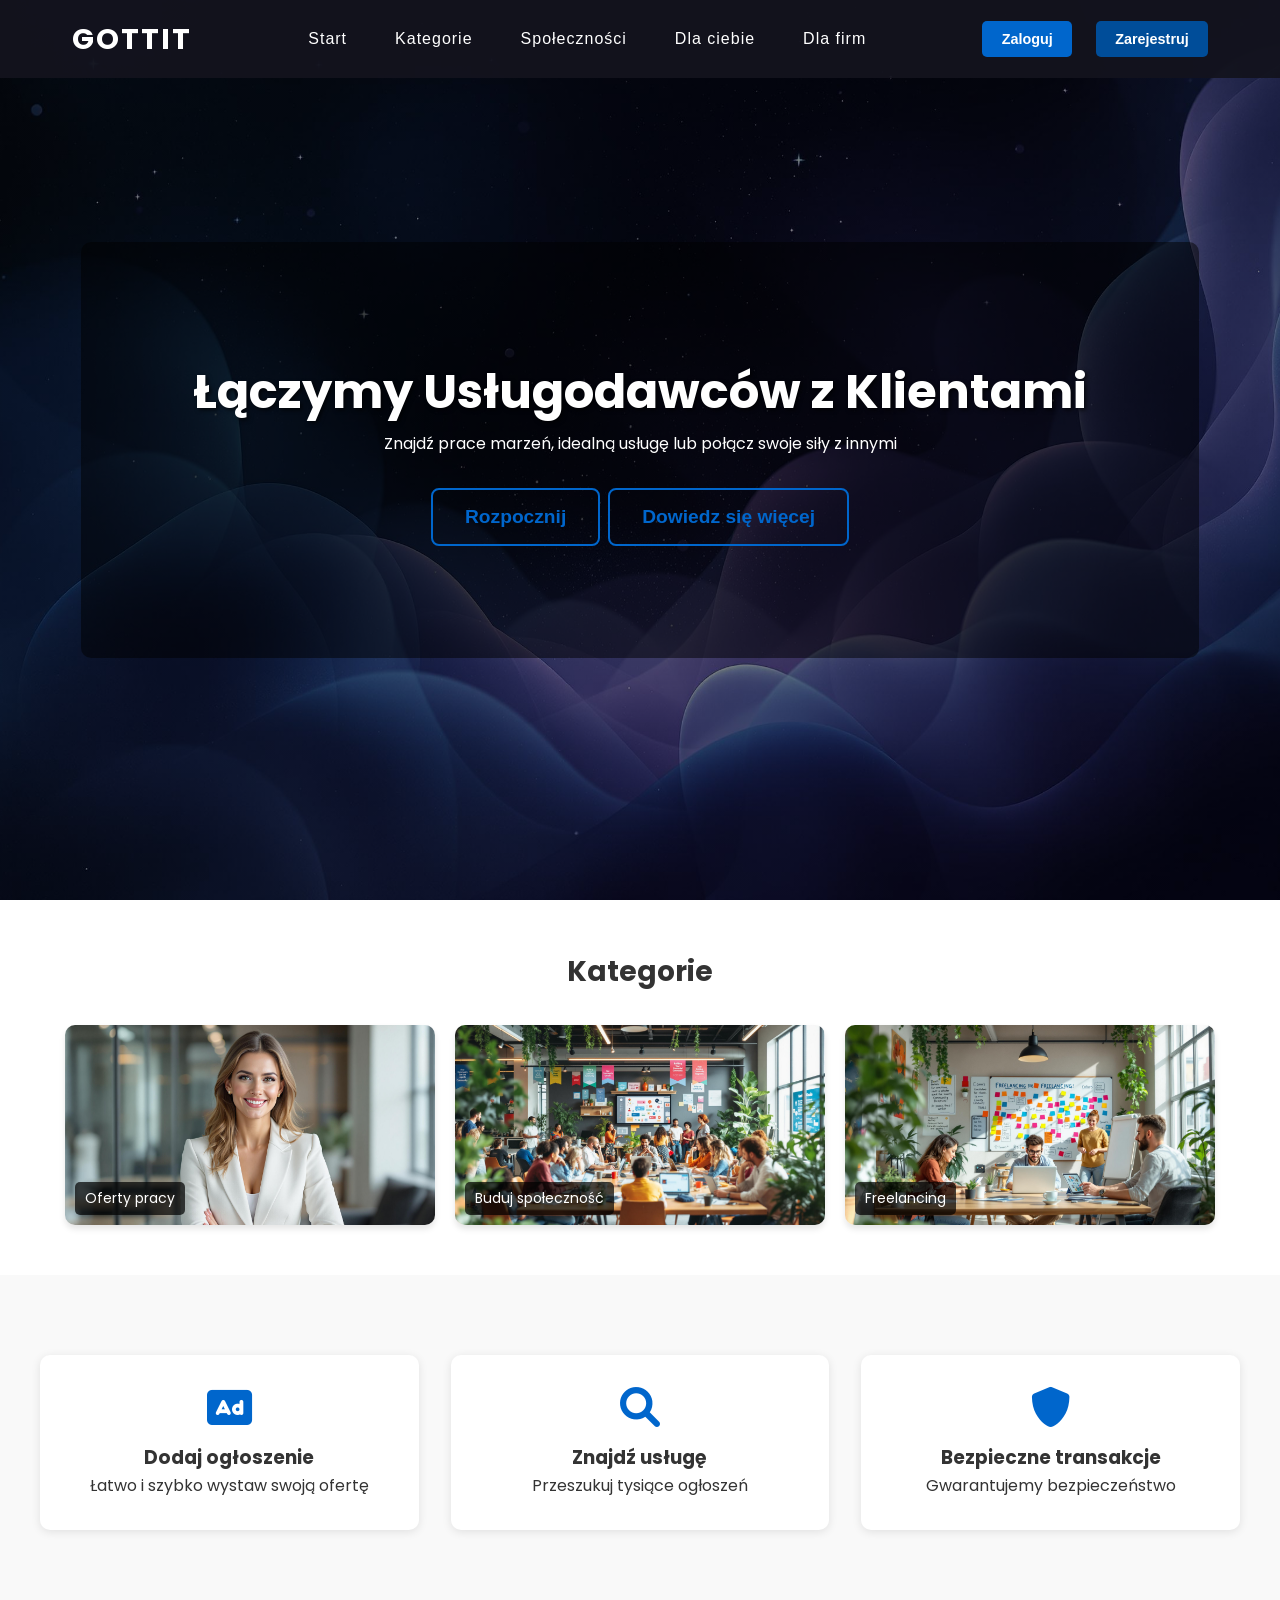
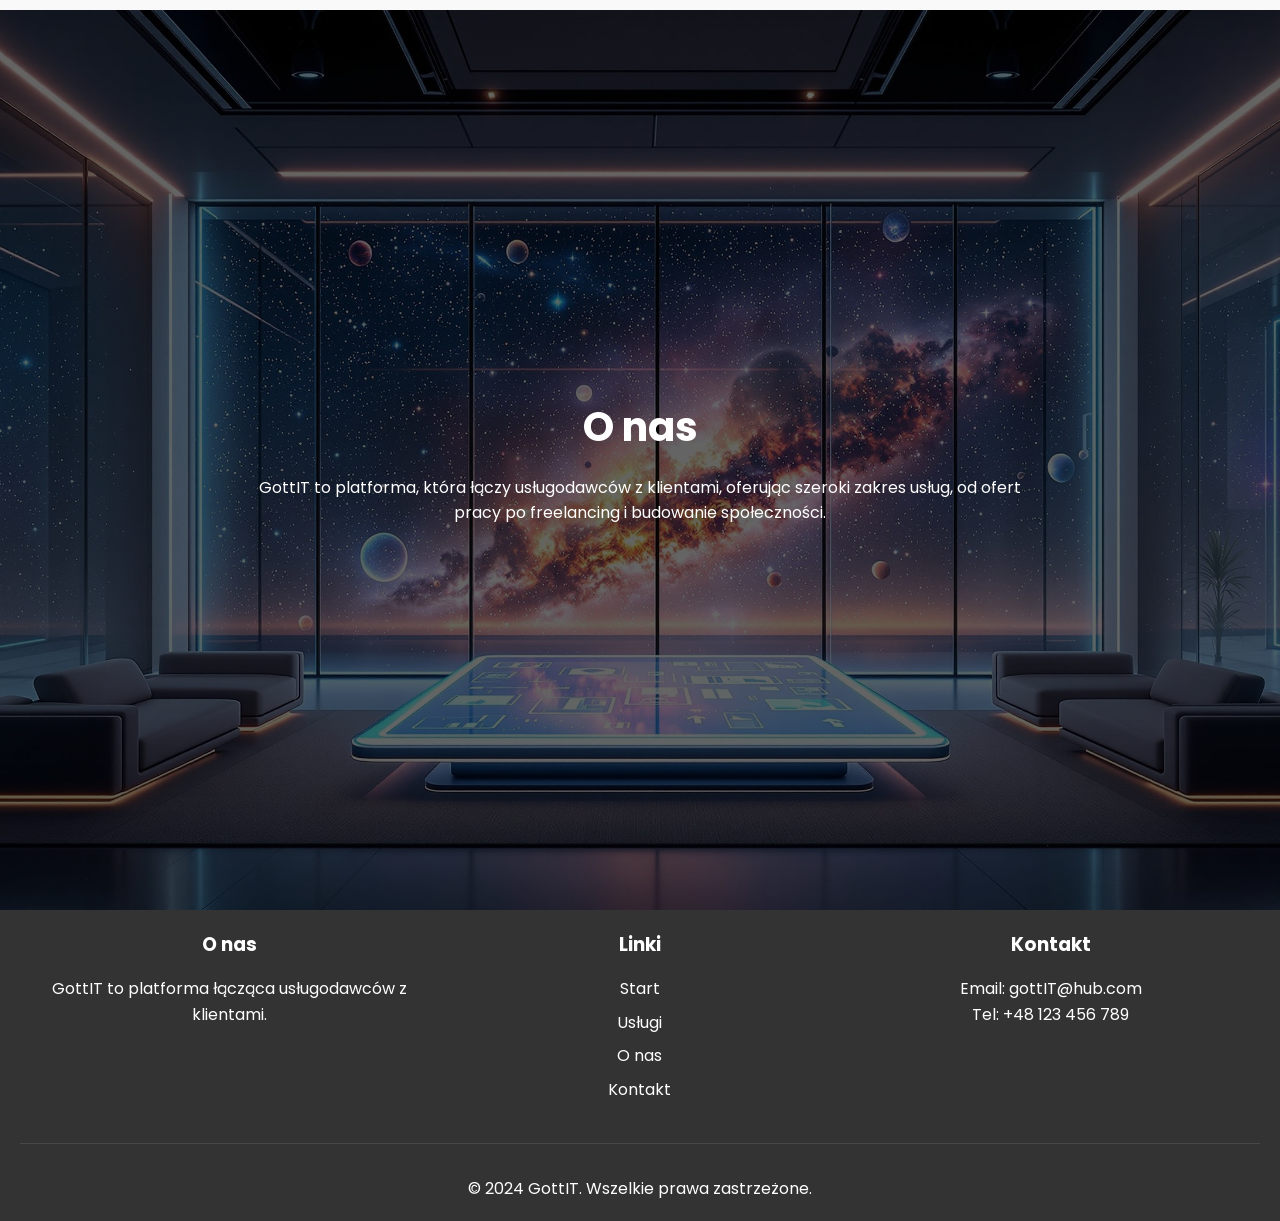
==== commit 1ff84b58: "adding community panel" ====
--- a/index.html
+++ b/index.html
@@ -39,8 +39,8 @@
                 <li><a href="#home">Start</a></li>
                 <li><a href="#services">Kategorie</a></li>
                 <li><a href="#post-ad">Społeczności</a></li>
-                <li><a href="#about">Dla ciebie</a></li>
-                <li><a href="#about">Dla firm</a></li>
+                <li><a href="./oferty-pracy/oferty-pracy.html">Dla ciebie</a></li>
+                <li><a href="   ">Dla firm</a></li>
             </ul>
 
             <!-- Przyciski logowania/rejestracji -->
@@ -63,57 +63,57 @@
         </div>
     </section>
 
-    <!-- Features Section -->
-    <section class="features">
-        <div class="feature-container">
-            <div class="feature-card">
-                <i class="fas fa-ad"></i>
-                <h3>Dodaj ogłoszenie</h3>
-                <p>Łatwo i szybko wystaw swoją ofertę</p>
-            </div>
-            <div class="feature-card">
-                <i class="fas fa-search"></i>
-                <h3>Znajdź usługę</h3>
-                <p>Przeszukuj tysiące ogłoszeń</p>
-            </div>
-            <div class="feature-card">
-                <i class="fas fa-shield-alt"></i>
-                <h3>Bezpieczne transakcje</h3>
-                <p>Gwarantujemy bezpieczeństwo</p>
+    <!-- Kategorie Section -->
+<section class="services" id="services">
+    <h2>Kategorie</h2>
+    <div class="services-grid">
+        <div class="service-card" onclick="redirectToPage('oferty-pracy/oferty-pracy.html')">
+            <img src="assets/hrWoman.jpg" alt="Oferty pracy">
+            <div class="description">Oferty pracy</div>
+            <div class="overlay">
+                <h3>Oferty pracy</h3>
+                <p>Kliknij, aby dowiedzieć się więcej</p>
             </div>
         </div>
-    </section>
-
-    <!-- Services Section -->
-    <section class="services" id="services">
-        <h2>Kategorie</h2>
-        <div class="services-grid">
-            <div class="service-card" onclick="redirectToPage('oferty-pracy/oferty-pracy.html')">
-                <img src="assets/hrWoman.jpg" alt="Oferty pracy">
-                <div class="description">Oferty pracy</div>
-                <div class="overlay">
-                    <h3>Oferty pracy</h3>
-                    <p>Kliknij, aby dowiedzieć się więcej</p>
-                </div>
-            </div>
-            <div class="service-card" onclick="redirectToPage('freelancing.html')">
-                <img src="assets/freelancing.jpg" alt="Freelancing">
-                <div class="description">Freelancing</div>
-                <div class="overlay">
-                    <h3>Freelancing</h3>
-                    <p>Znajdź idealne zlecenie</p>
-                </div>
-            </div>
-            <div class="service-card" onclick="redirectToPage('buduj-spolecznosc.html')">
-                <img src="assets/społecznosc.jpg" alt="Buduj społeczność">
-                <div class="description">Buduj społeczność</div>
-                <div class="overlay">
-                    <h3>Buduj społeczność</h3>
-                    <p>Połącz się z innymi</p>
-                </div>
+        <div class="service-card" onclick="redirectToPage('buduj-spolecznosc.html')">
+            <img src="assets/społecznosc.jpg" alt="Buduj społeczność">
+            <div class="description">Buduj społeczność</div>
+            <div class="overlay">
+                <h3>Buduj społeczność</h3>
+                <p>Połącz się z innymi</p>
             </div>
         </div>
-    </section>
+        <div class="service-card" onclick="redirectToPage('freelancing.html')">
+            <img src="assets/freelancing.jpg" alt="Freelancing">
+            <div class="description">Freelancing</div>
+            <div class="overlay">
+                <h3>Freelancing</h3>
+                <p>Znajdź idealne zlecenie</p>
+            </div>
+        </div>
+    </div>
+</section>
+
+<!-- Features Section -->
+<section class="features">
+    <div class="feature-container">
+        <div class="feature-card">
+            <i class="fas fa-ad"></i>
+            <h3>Dodaj ogłoszenie</h3>
+            <p>Łatwo i szybko wystaw swoją ofertę</p>
+        </div>
+        <div class="feature-card">
+            <i class="fas fa-search"></i>
+            <h3>Znajdź usługę</h3>
+            <p>Przeszukuj tysiące ogłoszeń</p>
+        </div>
+        <div class="feature-card">
+            <i class="fas fa-shield-alt"></i>
+            <h3>Bezpieczne transakcje</h3>
+            <p>Gwarantujemy bezpieczeństwo</p>
+        </div>
+    </div>
+</section>
 
     <!-- About Section -->
     <section class="about" id="about">
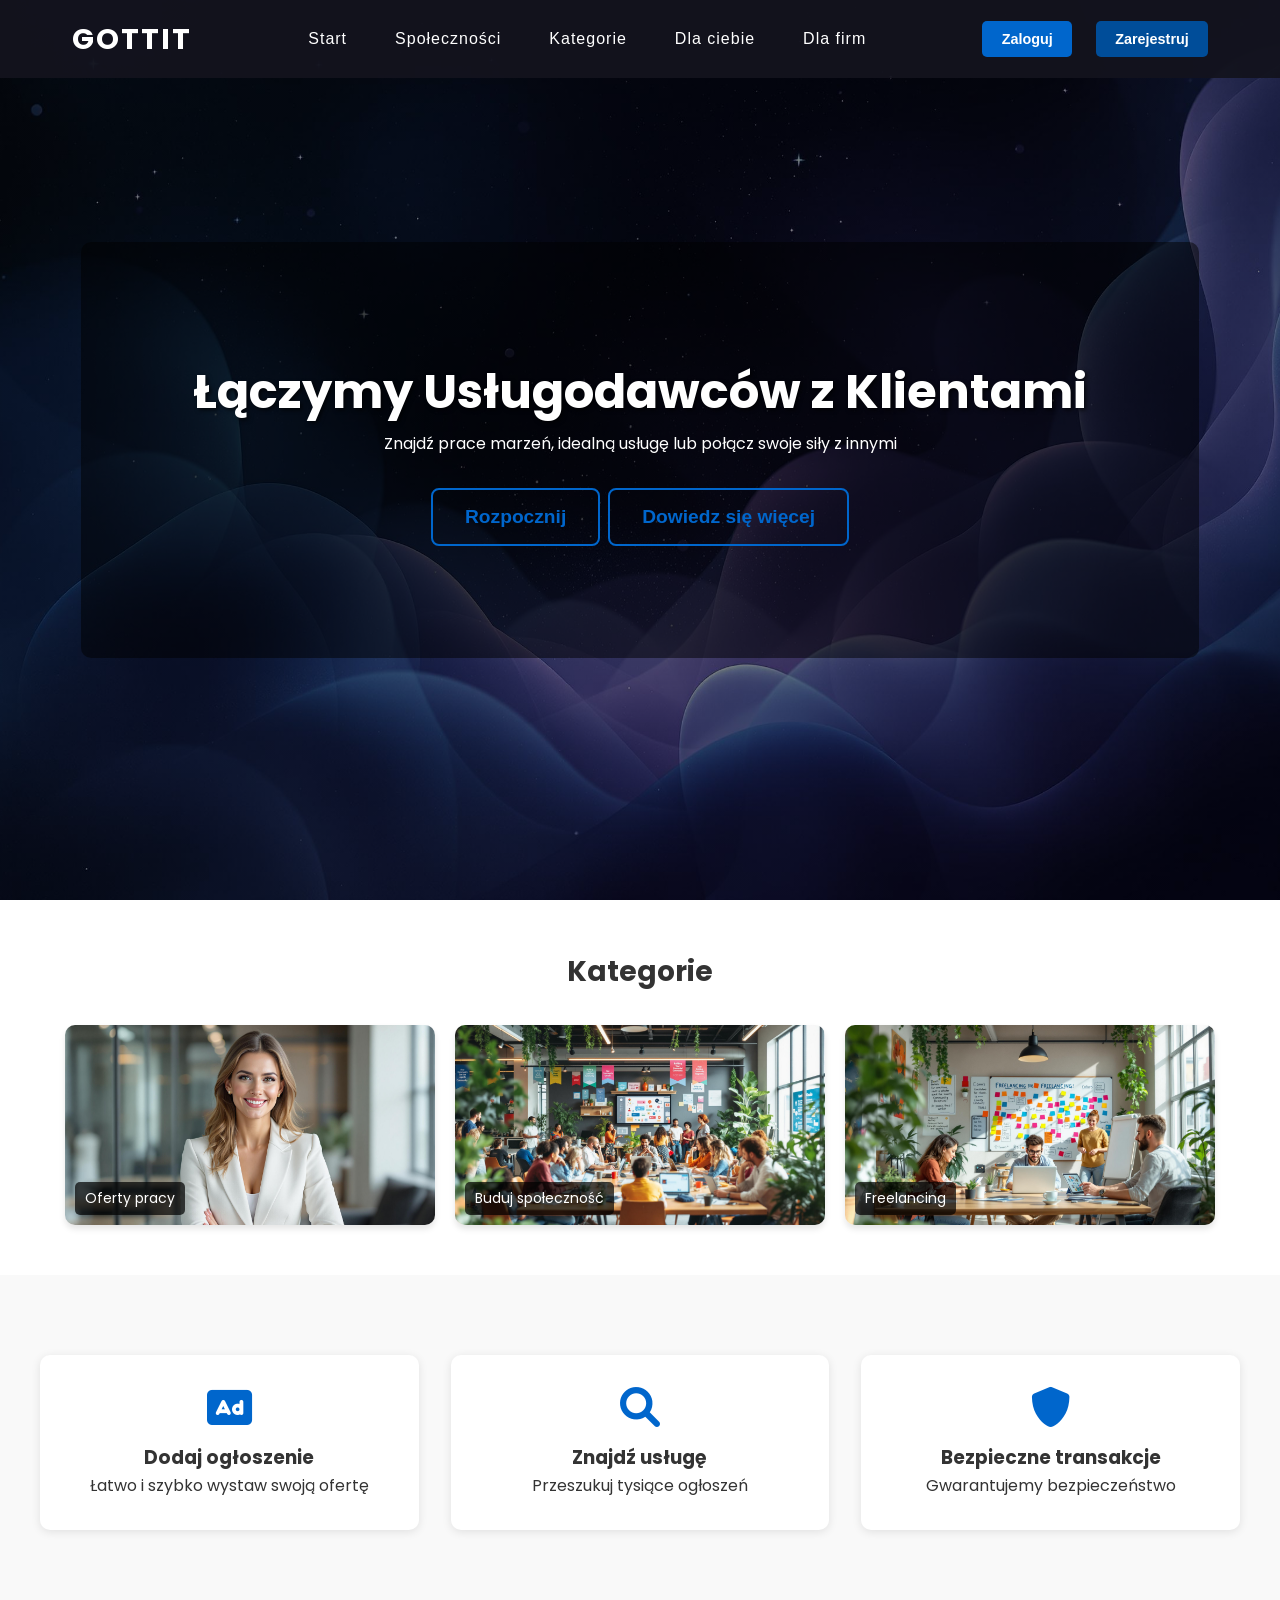
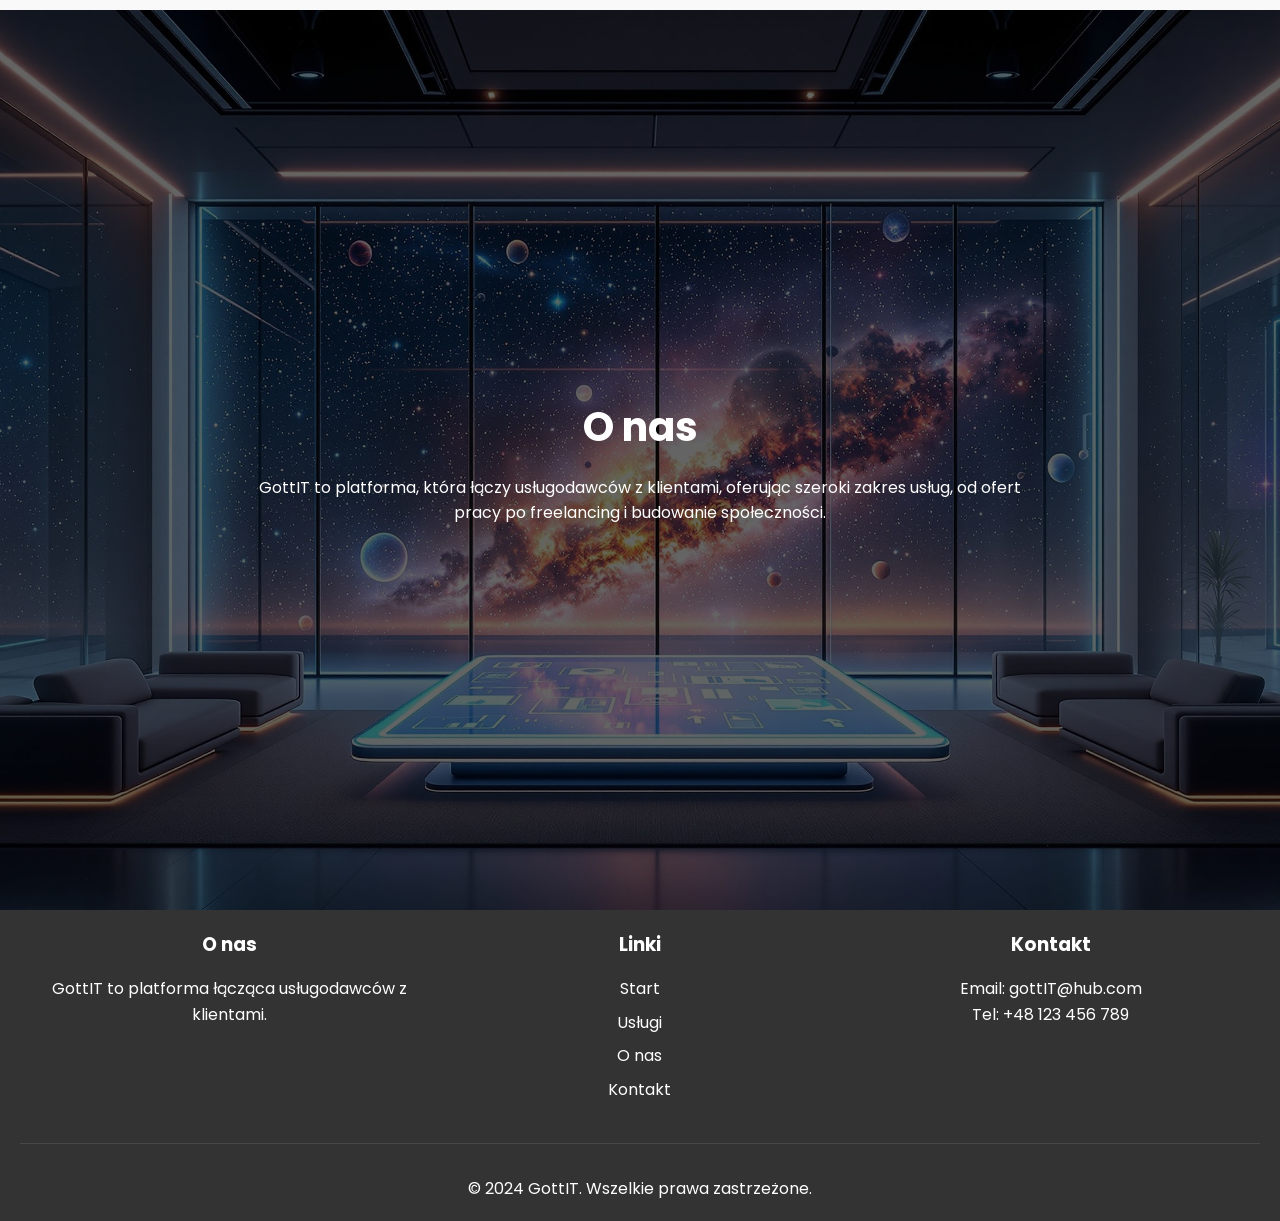
==== commit 90d06a54: "commit" ====
--- a/index.html
+++ b/index.html
@@ -11,7 +11,6 @@
 <link rel="stylesheet" href="./authorization/register.css">
 <link rel="stylesheet" href="home-page/css/aboutSection.css">
 <link rel="stylesheet" href="home-page/css/responsive.css">
-<!-- <link rel="stylesheet" href="home-page/css/headerSection.css"> -->
 <link rel="stylesheet" href="components/headerSection.css">
 <link rel="stylesheet" href="home-page/css/popularneKategorie.css">
 
@@ -36,11 +35,11 @@
 
             <!-- Menu nawigacyjne -->
             <ul class="nav-menu">
-                <li><a href="#home">Start</a></li>
-                <li><a href="#services">Kategorie</a></li>
-                <li><a href="#post-ad">Społeczności</a></li>
-                <li><a href="./oferty-pracy/oferty-pracy.html">Dla ciebie</a></li>
-                <li><a href="   ">Dla firm</a></li>
+                <li><a href="#home"><span>Start</span></a></li>
+                <li><a href="./community/community.html"><span>Społeczności</span></a></li>
+                <li><a href="#services"><span>Kategorie</span></a></li>
+                <li><a href="./oferty-pracy/oferty-pracy.html"><span>Dla ciebie</span></a></li>
+                <li><a href="#"><span>Dla firm</span></a></li>
             </ul>
 
             <!-- Przyciski logowania/rejestracji -->
@@ -75,7 +74,7 @@
                 <p>Kliknij, aby dowiedzieć się więcej</p>
             </div>
         </div>
-        <div class="service-card" onclick="redirectToPage('buduj-spolecznosc.html')">
+        <div class="service-card" onclick="redirectToPage('./community/community.html')">
             <img src="assets/społecznosc.jpg" alt="Buduj społeczność">
             <div class="description">Buduj społeczność</div>
             <div class="overlay">
